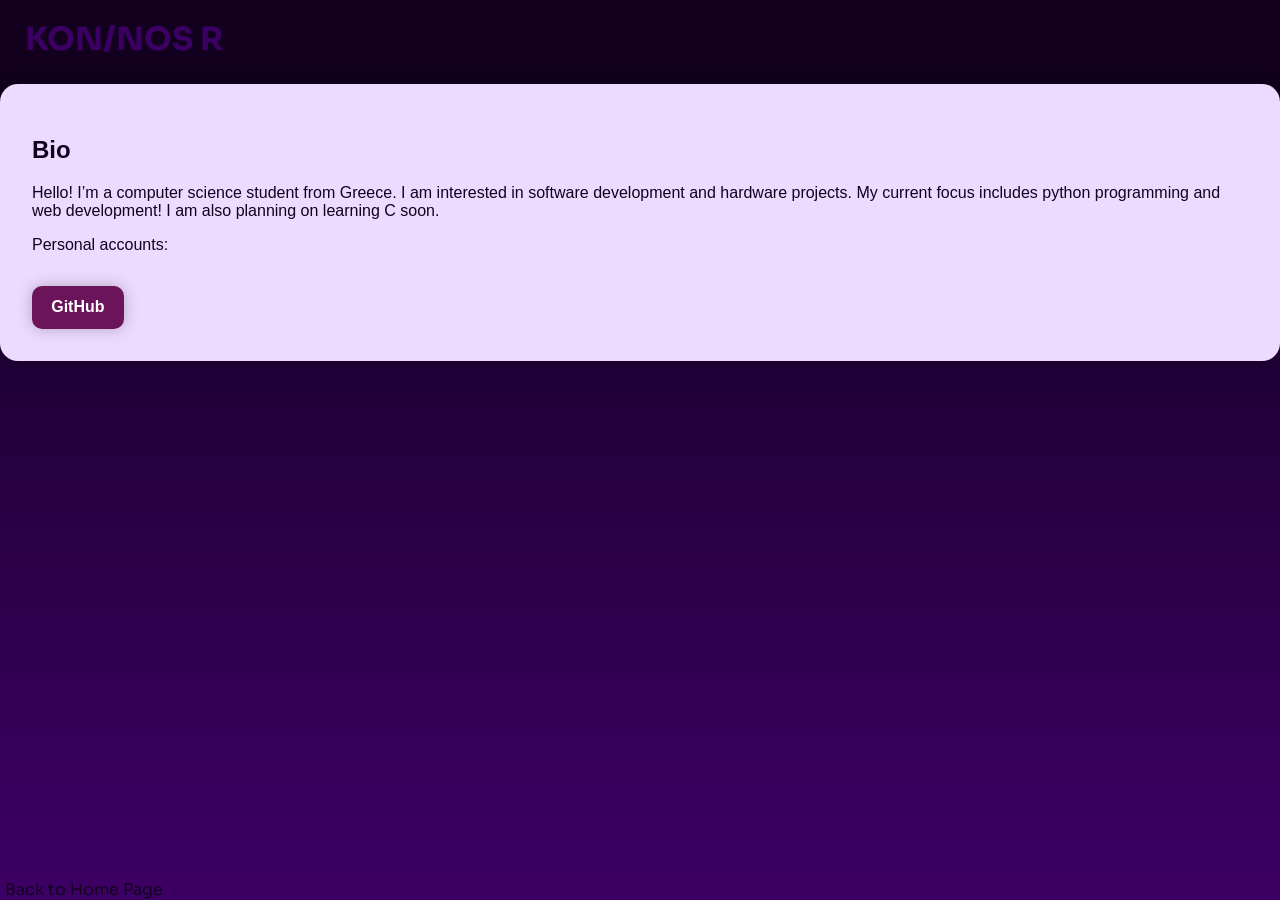
==== computer-science.html @ dd303195 "basic cs page" ====
<!DOCTYPE html>

<html lang="en">
    <head>
        <meta charset="UTF-8">
        <meta name="viewport" content="width=device-width, initial-scale=1.0" />
        <link rel="stylesheet" href="style.css">

        <link rel="preconnect" href="https://fonts.googleapis.com">
        <link rel="preconnect" href="https://fonts.gstatic.com" crossorigin>
        <link href="https://fonts.googleapis.com/css2?family=Sora:wght@600;700;800&display=swap" rel="stylesheet">

        <title>KON/NOS R | Computer Science</title>
    </head>

    <body>
        <header>
            <a href="index.html" class="subpages_title">
                <h1 class="subpages_title">KON/NOS R</h1>
            </a>
        </header>

        <div class="content">
            <div class="cs_card">
                <h2>Bio</h2>
                <p>
                    Hello! I’m a computer science student from Greece.
                    I am interested in software development and hardware projects.
                    My current focus includes python programming and web development! I am also planning on learning C soon.
                </p>
                <p>
                    Personal accounts:
                </p>
                <a href="https://github.com/KONNOS-R" target="_blank">GitHub</a>
            </div>
        </div>

        <footer>
            <a href="index.html">Back to Home Page</a>
        </footer>
    </body>
</html>
---- style.css ----
/* MAIN ELEMENTS */
html, body {
    height: 100%;
    margin: 0;
}

body {
    margin: 0;
    font-family: 'Sora', sans-serif;
    display: flex;
    flex-direction: column;
}
 
header {
    background: #12001e;
    padding: 25px;
}

footer {
    background-color: #3c0064;
}

footer a {
    padding-left: 5px;
    color: #12001e;
    text-decoration: none;
}

/* SHARED */
.content {
    flex: 1;
    background: linear-gradient(180deg, #12001e 0%, #3c0064 100%);
    display: flex;
    flex-direction: column;
    align-items: center;
}

/* TITLES */
.home_title, .subpages_title {
    color: #3c0064;
    font-family: 'Sora', sans-serif;
    font-weight: 700;
    margin: 0;
}

.home_title {
    font-size: 12vw;
    line-height: 0.9;
    text-align: center;
    text-shadow: 0 0 5px #000000;
}

.subpages_title {
    text-decoration: none;
    line-height: 0.9;
}

.subpages_title:hover {
    color: transparent;
    background: linear-gradient(90deg, #eddbff 0%, #eddbff 50%, #3c0064 50%, #3c0064 100%);
    background-size: 200% 100%;
    background-position: 100% 0;
    background-clip: text;
    -webkit-background-clip: text;
    animation: colorFill 1s ease forwards;
}

/* HOME */
.outer-container {
    width: 95%;
    margin-top: 10px;
    border-radius: 18px;
    overflow: hidden;
    box-shadow: 0 0 15px rgba(0,0,0,0.25);

    animation: fadeUp 0.6s ease forwards;
}

.nav {
    position: relative;
    overflow: hidden;
    display: flex;
}

.nav_card {
    width: 50%;
    padding: 1.2rem;
    border: none;
    cursor: pointer;

    background: white;
    font-weight: 600;
    font-size: 1rem;

    transition: 0.25s ease;
}

.nav_card:not(.active):hover {
    filter: brightness(0.92);
}

.hero {
    display: flex;
    align-items: center;
    gap: 2rem;
    padding: 2rem;
    text-align: left;

    transition: opacity 0.2s ease, color 0.25s ease;
    opacity: 1;
}

.hero.fade-out {
    opacity: 0;
}

.hero-image {
    width: 42%;
    min-width: 220px;
    aspect-ratio: 4 / 3;
    object-fit: cover;
    border-radius: 14px;
    box-shadow: 0 0 15px rgba(0,0,0,0.2);
}

.hero-text {
    font-family: 'Gill Sans', 'Gill Sans MT', Calibri, 'Trebuchet MS', sans-serif;
    flex: 1;
}

.hero-text h2 {
    margin-top: 0;
}

.hero-link {
    display: inline-block;
    margin-top: 1rem;
    padding: 0.8rem 1.2rem;
    border-radius: 10px;
    text-decoration: none;
    font-weight: 600;
    box-shadow: 0 0 15px rgba(0,0,0,0.25);
    transition: 0.2s ease;
}

.hero-link:hover {
    filter: brightness(0.92);
}

@media (max-width: 800px) {
    .hero {
        flex-direction: column;
        text-align: center;
    }

    .hero-image {
        width: 100%;
    }
}

/* SUBPAGES */
.cs_card {
    font-family: 'Gill Sans', 'Gill Sans MT', Calibri, 'Trebuchet MS', sans-serif;
    margin-top: 5px;
    min-width: 900px;
    width: 95%;
    padding: 2rem;
    background: #eddbff;
    color: #12001e;
    border-radius: 18px;
    box-shadow: 0 0 15px rgba(0, 0, 0, 0.25);

    animation: fadeUp 0.6s ease forwards;
}

.cs_card a {
    color: #fff;
    background-color: #6b145a;
}

.ph_card {
    font-family: 'Gill Sans', 'Gill Sans MT', Calibri, 'Trebuchet MS', sans-serif;
    margin-top: 5px;
    min-width: 900px;
    width: 95%;
    padding: 2rem;
    background: #dbedff;
    color: #12001e;
    border-radius: 18px;
    box-shadow: 0 0 15px rgba(0, 0, 0, 0.25);

    animation: fadeUp 0.6s ease forwards;
}

.ph_card a {
    color: #000;
    background-color: #76bfff;
}

.ph_card a, .cs_card a {
    display: inline-block;
    margin-top: 1rem;
    padding: 0.8rem 1.2rem;
    border-radius: 10px;
    text-decoration: none;
    font-weight: 600;
    box-shadow: 0 0 15px rgba(0,0,0,0.25);
    transition: 0.2s ease;
}

.ph_card a:hover, .cs_card a:hover {
    filter: brightness(0.92);
}

/* ANIMATIONS */
@keyframes fadeUp {
    from {
        opacity: 0;
        transform: translateY(20px);
    }
    to {
        opacity: 1;
        transform: translateY(0);
    }
}

@keyframes colorFill {
    0% {
        background-position: 100% 0;
    }
    100% {
        background-position: 0 0;
    }
}





.test{
    color: #76bfff;
    color: #dbedff;
    color: #6b145a;
    color: #eddbff;
}
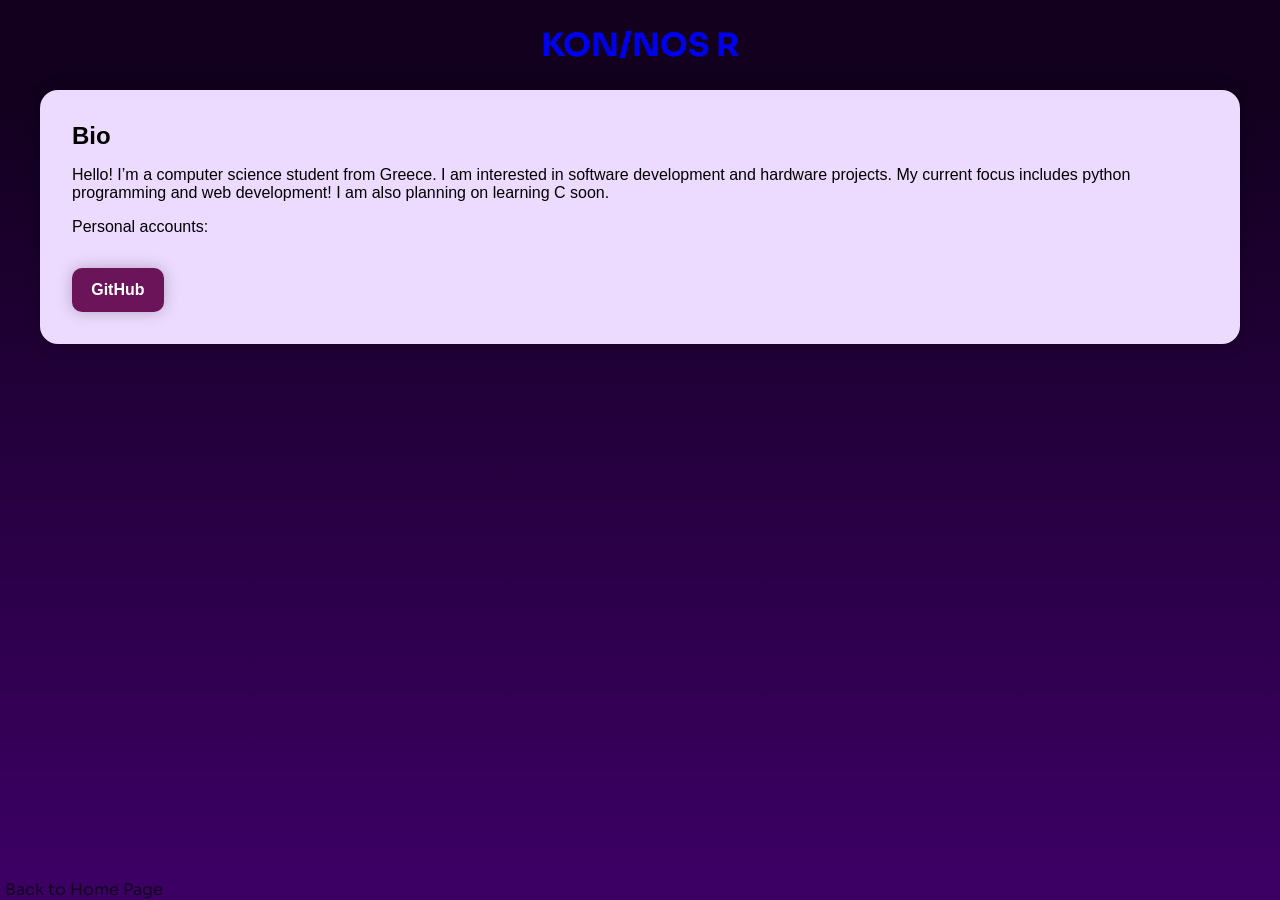
==== commit b605e77c: "Improved subpages and css. Added grid for the gallery section and test images." ====
--- a/computer-science.html
+++ b/computer-science.html
@@ -15,9 +15,9 @@
 
     <body>
         <header>
-            <a href="index.html" class="subpages_title">
-                <h1 class="subpages_title">KON/NOS R</h1>
-            </a>
+            <h1 class="subpages_title">
+                <a href="index.html">KON/NOS R</a>
+            </h1>
         </header>
 
         <div class="content">
--- a/style.css
+++ b/style.css
@@ -51,18 +51,22 @@
 }
 
 .subpages_title {
+    text-align: center;
+}
+
+.subpages_title a {
     text-decoration: none;
     line-height: 0.9;
 }
 
-.subpages_title:hover {
+.subpages_title a:hover {
     color: transparent;
     background: linear-gradient(90deg, #eddbff 0%, #eddbff 50%, #3c0064 50%, #3c0064 100%);
     background-size: 200% 100%;
     background-position: 100% 0;
     background-clip: text;
     -webkit-background-clip: text;
-    animation: colorFill 1s ease forwards;
+    animation: colorFill 0.8s ease forwards;
 }
 
 /* HOME */
@@ -159,42 +163,37 @@
 }
 
 /* SUBPAGES */
-.cs_card {
+.cs_card, .ph_card {
+    box-sizing: border-box;
     font-family: 'Gill Sans', 'Gill Sans MT', Calibri, 'Trebuchet MS', sans-serif;
-    margin-top: 5px;
-    min-width: 900px;
-    width: 95%;
+    margin: 8px;
+    width: calc(95% - 16px);
+    max-width: 1200px;
     padding: 2rem;
-    background: #eddbff;
-    color: #12001e;
+
+    color: #000;
     border-radius: 18px;
     box-shadow: 0 0 15px rgba(0, 0, 0, 0.25);
 
     animation: fadeUp 0.6s ease forwards;
 }
 
-.cs_card a {
-    color: #fff;
-    background-color: #6b145a;
+.cs_card h2, .ph_card h2 {
+    margin-top: 0;
+    margin-bottom: 0.7rem;
+}
+
+.cs_card, .ph_card {
+        margin-top: 0;
+    margin-bottom: 0.7rem;
+}
+
+.cs_card {
+    background: #eddbff;
 }
 
 .ph_card {
-    font-family: 'Gill Sans', 'Gill Sans MT', Calibri, 'Trebuchet MS', sans-serif;
-    margin-top: 5px;
-    min-width: 900px;
-    width: 95%;
-    padding: 2rem;
     background: #dbedff;
-    color: #12001e;
-    border-radius: 18px;
-    box-shadow: 0 0 15px rgba(0, 0, 0, 0.25);
-
-    animation: fadeUp 0.6s ease forwards;
-}
-
-.ph_card a {
-    color: #000;
-    background-color: #76bfff;
 }
 
 .ph_card a, .cs_card a {
@@ -212,6 +211,41 @@
     filter: brightness(0.92);
 }
 
+.cs_card a {
+    color: #fff;
+    background-color: #6b145a;
+}
+
+.ph_card a {
+    color: #000;
+    background-color: #76bfff;
+}
+
+.gallery-grid {
+    width: 95%;
+    margin: 0 auto;
+    display: grid;
+    grid-template-columns: repeat(auto-fit, minmax(240px, 1fr));
+    grid-auto-rows: 4px;
+    grid-auto-flow: dense;
+    gap: 12px;
+}
+
+.gallery-item {
+    width: 100%;
+    display: block;
+    object-fit: cover;
+    border-radius: 14px;
+    box-shadow: 0 0 12px rgba(0, 0, 0, 0.16);
+
+    transition: transform 0.2s ease, filter 0.2s ease;
+}
+
+.gallery-item:hover {
+    transform: translateY(-2px);
+    filter: brightness(0.97);
+}
+
 /* ANIMATIONS */
 @keyframes fadeUp {
     from {
@@ -232,6 +266,7 @@
         background-position: 0 0;
     }
 }
+
 
 
 
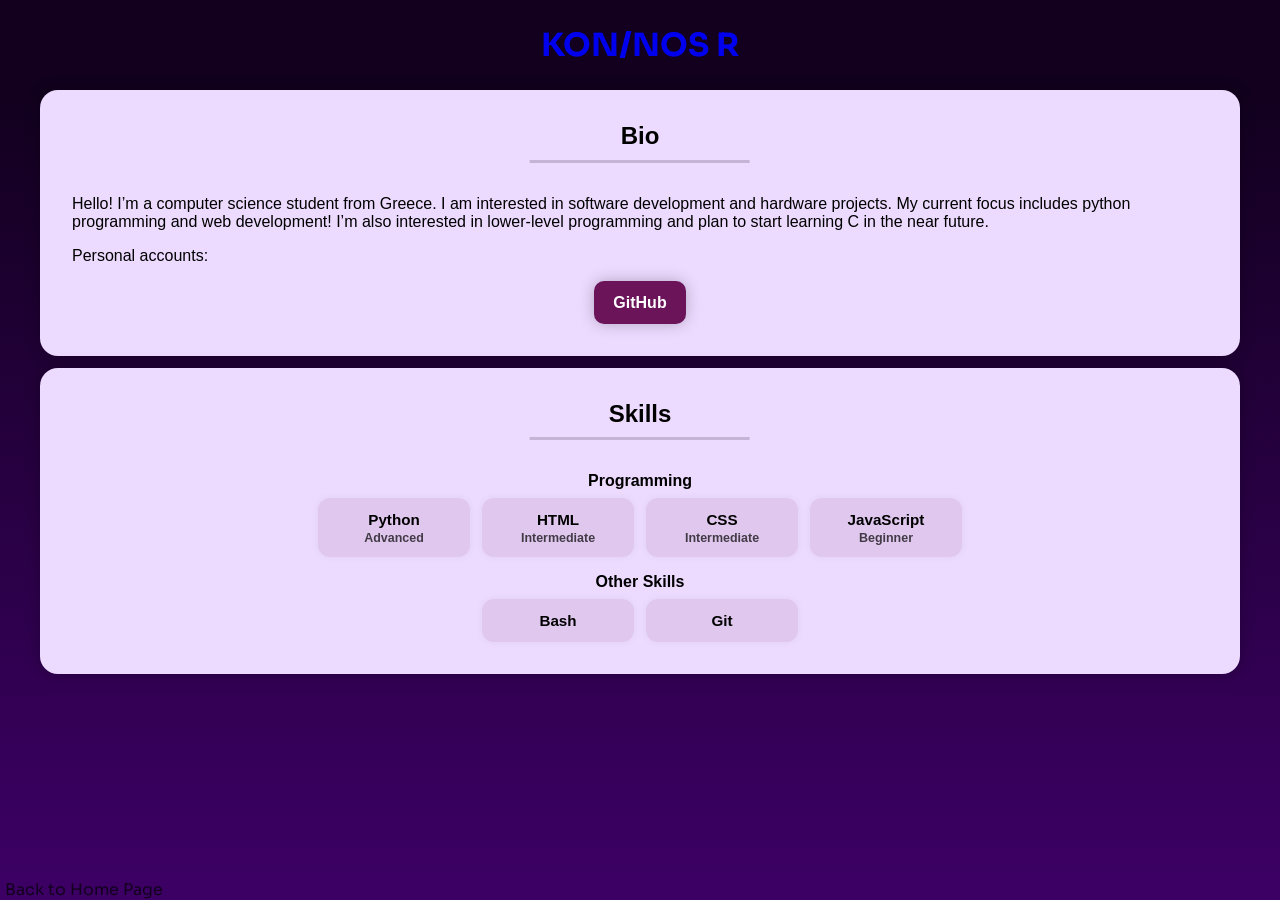
==== commit 660c76c4: "Made a basic cs page with my skills and improved the photography page and css a bit" ====
--- a/computer-science.html
+++ b/computer-science.html
@@ -26,12 +26,50 @@
                 <p>
                     Hello! I’m a computer science student from Greece.
                     I am interested in software development and hardware projects.
-                    My current focus includes python programming and web development! I am also planning on learning C soon.
+                    My current focus includes python programming and web development!
+                    I’m also interested in lower-level programming and plan to start learning C in the near future.
                 </p>
                 <p>
                     Personal accounts:
                 </p>
                 <a href="https://github.com/KONNOS-R" target="_blank">GitHub</a>
+            </div>
+
+            <div class="cs_card">
+                <h2>Skills</h2>
+
+                <h3>Programming</h3>
+                <div class="skill-list">
+                    <span>
+                        <strong>Python</strong>
+                        <small>Advanced</small>
+                    </span>
+                
+                    <span>
+                        <strong>HTML</strong>
+                        <small>Intermediate</small>
+                    </span>
+                
+                    <span>
+                        <strong>CSS</strong>
+                        <small>Intermediate</small>
+                    </span>
+                
+                    <span>
+                        <strong>JavaScript</strong>
+                        <small>Beginner</small>
+                    </span>
+                </div>
+
+                <h3>Other Skills</h3>
+                <div class="skill-list">
+                    <span>
+                        <strong>Bash</strong>
+                    </span>
+                    <span>
+                        <strong>Git</strong>
+                    </span>
+                </div>
             </div>
         </div>
 
--- a/style.css
+++ b/style.css
@@ -26,6 +26,7 @@
     text-decoration: none;
 }
 
+
 /* SHARED */
 .content {
     flex: 1;
@@ -34,6 +35,7 @@
     flex-direction: column;
     align-items: center;
 }
+
 
 /* TITLES */
 .home_title, .subpages_title {
@@ -68,6 +70,7 @@
     -webkit-background-clip: text;
     animation: colorFill 0.8s ease forwards;
 }
+
 
 /* HOME */
 .outer-container {
@@ -162,7 +165,9 @@
     }
 }
 
+
 /* SUBPAGES */
+/* shared */
 .cs_card, .ph_card {
     box-sizing: border-box;
     font-family: 'Gill Sans', 'Gill Sans MT', Calibri, 'Trebuchet MS', sans-serif;
@@ -170,7 +175,6 @@
     width: calc(95% - 16px);
     max-width: 1200px;
     padding: 2rem;
-
     color: #000;
     border-radius: 18px;
     box-shadow: 0 0 15px rgba(0, 0, 0, 0.25);
@@ -179,8 +183,25 @@
 }
 
 .cs_card h2, .ph_card h2 {
+    position: relative;
+    display: inline-block;
+    left: 50%;
+    transform: translateX(-50%);
+    text-align: center;
     margin-top: 0;
-    margin-bottom: 0.7rem;
+    margin-bottom: 1rem;
+    padding-bottom: 0.8rem;
+}
+
+.cs_card h2::after, .ph_card h2::after {
+    content: "";
+    position: absolute;
+    left: 50%;
+    bottom: 0;
+    transform: translateX(-50%);
+    width: 220px;
+    height: 3px;
+    background: rgba(18, 0, 30, 0.18);
 }
 
 .cs_card, .ph_card {
@@ -188,17 +209,10 @@
     margin-bottom: 0.7rem;
 }
 
-.cs_card {
-    background: #eddbff;
-}
-
-.ph_card {
-    background: #dbedff;
-}
-
 .ph_card a, .cs_card a {
-    display: inline-block;
-    margin-top: 1rem;
+    display: block;
+    width: fit-content;
+    margin: 1rem auto 0;
     padding: 0.8rem 1.2rem;
     border-radius: 10px;
     text-decoration: none;
@@ -211,9 +225,63 @@
     filter: brightness(0.92);
 }
 
+
+/* cs */
+.cs_card {
+    background: #eddbff;
+}
+
 .cs_card a {
     color: #fff;
     background-color: #6b145a;
+}
+
+.cs_card h3 {
+    text-align: center;
+    margin-top: 1rem;
+    margin-bottom: 0.5rem;
+    font-size: 1rem;
+    font-weight: 700;
+}
+
+.skill-list {
+    display: flex;
+    flex-wrap: wrap;
+    gap: 0.75rem;
+    justify-content: center;
+}
+
+.skill-list span {
+    min-width: 120px;
+    padding: 0.8rem 1rem;
+    display: flex;
+    flex-direction: column;
+    align-items: center;
+    gap: 0.15rem;
+    border-radius: 12px;
+    background: rgba(107, 20, 90, 0.1);
+    box-shadow: 0 0 8px rgba(0,0,0,0.05);
+}
+
+.skill-list span:hover {
+    transform: translateY(-2px);
+}
+
+.skill-list strong {
+    font-size: 0.95rem;
+    font-weight: 700;
+}
+
+.skill-list span small {
+    font-size: 0.78rem;
+    opacity: 0.7;
+    font-weight: 600;
+}
+
+
+/* ph */
+.ph_card {
+    background: #dbedff;
 }
 
 .ph_card a {
@@ -243,7 +311,6 @@
 
 .gallery-item:hover {
     transform: translateY(-2px);
-    filter: brightness(0.97);
 }
 
 /* ANIMATIONS */
@@ -271,8 +338,11 @@
 
 
 
-
-.test{
+/* OTHER */
+.test_colors{
+    color: #000;
+    color: #fff;
+
     color: #76bfff;
     color: #dbedff;
     color: #6b145a;
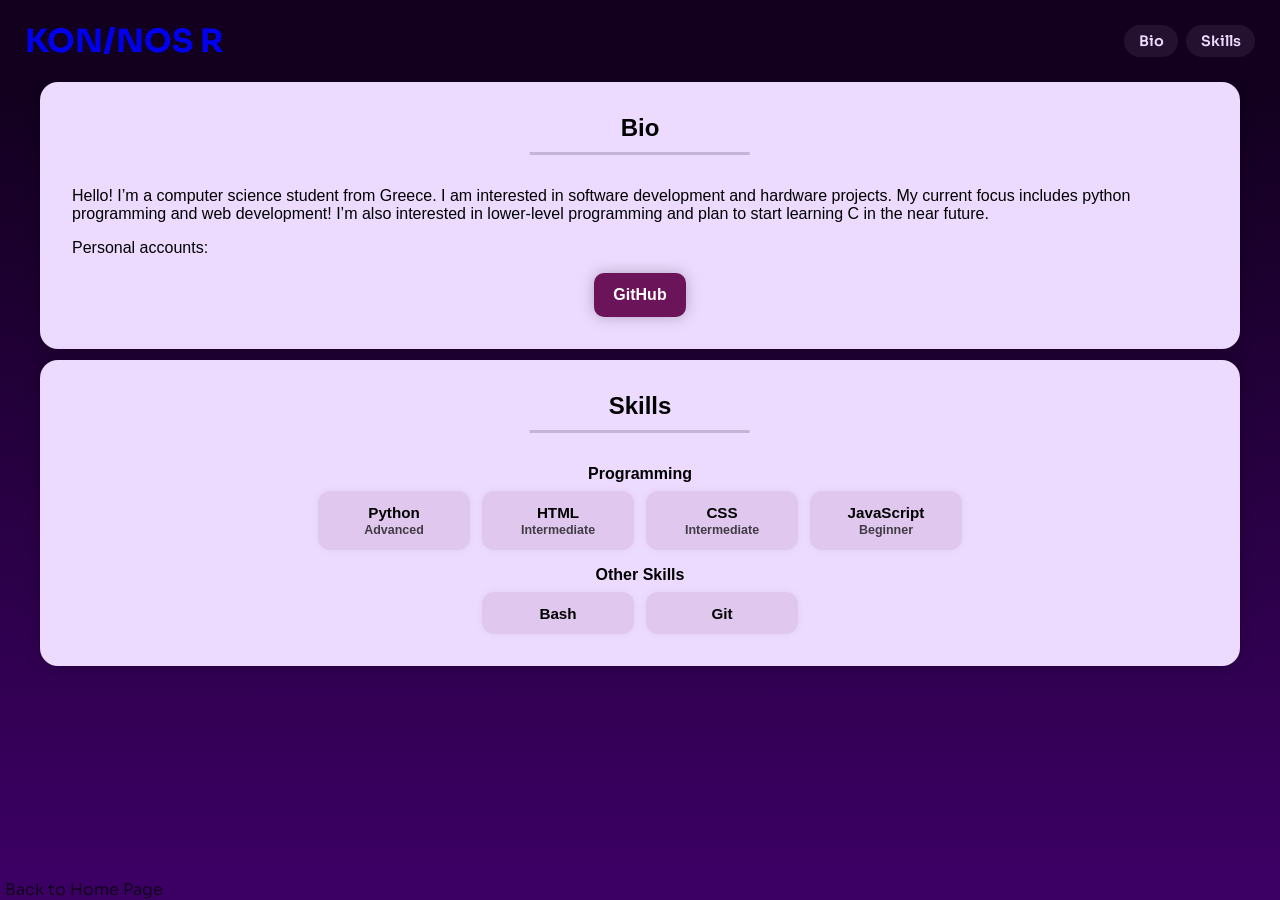
==== commit beafa82c: "Various improvements on the styles of the subpages" ====
--- a/computer-science.html
+++ b/computer-science.html
@@ -14,14 +14,19 @@
     </head>
 
     <body>
-        <header>
-            <h1 class="subpages_title">
+        <header class="subpage-header">
+            <h1 class="subpage-title">
                 <a href="index.html">KON/NOS R</a>
             </h1>
+
+            <nav class="subpage-nav">
+                <a href="#bio">Bio</a>
+                <a href="#skills">Skills</a>
+            </nav>
         </header>
 
         <div class="content">
-            <div class="cs_card">
+            <div class="cs-card" id="bio">
                 <h2>Bio</h2>
                 <p>
                     Hello! I’m a computer science student from Greece.
@@ -35,7 +40,7 @@
                 <a href="https://github.com/KONNOS-R" target="_blank">GitHub</a>
             </div>
 
-            <div class="cs_card">
+            <div class="cs-card" id="skills">
                 <h2>Skills</h2>
 
                 <h3>Programming</h3>
@@ -76,5 +81,18 @@
         <footer>
             <a href="index.html">Back to Home Page</a>
         </footer>
+
+
+        <script>
+        const header = document.querySelector(".subpage-header");
+                
+        window.addEventListener("scroll", () => {
+            if (window.scrollY > 10) {
+                header.classList.add("scrolled");
+            } else {
+                header.classList.remove("scrolled");
+            }
+        });
+        </script>
     </body>
 </html>
--- a/style.css
+++ b/style.css
@@ -37,31 +37,60 @@
 }
 
 
-/* TITLES */
-.home_title, .subpages_title {
+/* TITLES and NAV */
+/* shared */
+.home-title, .subpages-title {
     color: #3c0064;
     font-family: 'Sora', sans-serif;
     font-weight: 700;
     margin: 0;
 }
 
-.home_title {
+
+/* home */
+.home-title {
     font-size: 12vw;
     line-height: 0.9;
     text-align: center;
     text-shadow: 0 0 5px #000000;
 }
 
-.subpages_title {
-    text-align: center;
-}
-
-.subpages_title a {
+
+/* subpages */
+.subpage-header {
+    position: sticky;
+    top: 0;
+    z-index: 10;
+    background: #12001e;
+    padding: 25px;
+    display: flex;
+    align-items: center;
+    justify-content: space-between;
+    gap: 1rem;
+}
+
+.subpage-header {
+    transition: background 0.25s ease, box-shadow 0.25s ease;
+}
+
+.subpage-header.scrolled {
+    padding: 18px 25px;
+    background: rgba(18, 0, 30, 0.85);
+    backdrop-filter: blur(8px);
+    box-shadow: 0 4px 20px rgba(0, 0, 0, 0.25);
+}
+
+.subpage-title {
+    margin: 0;
+    line-height: 0.9;
+}
+
+.subpage-title a {
     text-decoration: none;
     line-height: 0.9;
 }
 
-.subpages_title a:hover {
+.subpage-title a:hover {
     color: transparent;
     background: linear-gradient(90deg, #eddbff 0%, #eddbff 50%, #3c0064 50%, #3c0064 100%);
     background-size: 200% 100%;
@@ -71,6 +100,29 @@
     animation: colorFill 0.8s ease forwards;
 }
 
+.subpage-nav {
+    display: flex;
+    flex-wrap: wrap;
+    gap: 0.5rem;
+}
+
+.subpage-nav a {
+    padding: 0.45rem 0.9rem;
+    border-radius: 999px;
+
+    text-decoration: none;
+    font-size: 0.9rem;
+    font-weight: 600;
+
+    color: #eddbff;
+    background: rgba(237, 219, 255, 0.08);
+
+    transition: 0.2s ease;
+}
+
+.subpage-nav a:hover {
+    background: rgba(237, 219, 255, 0.18);
+}
 
 /* HOME */
 .outer-container {
@@ -89,7 +141,7 @@
     display: flex;
 }
 
-.nav_card {
+.nav-card {
     width: 50%;
     padding: 1.2rem;
     border: none;
@@ -102,7 +154,7 @@
     transition: 0.25s ease;
 }
 
-.nav_card:not(.active):hover {
+.nav-card:not(.active):hover {
     filter: brightness(0.92);
 }
 
@@ -168,7 +220,8 @@
 
 /* SUBPAGES */
 /* shared */
-.cs_card, .ph_card {
+.cs-card, .ph-card {
+    scroll-margin-top: 76px;
     box-sizing: border-box;
     font-family: 'Gill Sans', 'Gill Sans MT', Calibri, 'Trebuchet MS', sans-serif;
     margin: 8px;
@@ -182,7 +235,7 @@
     animation: fadeUp 0.6s ease forwards;
 }
 
-.cs_card h2, .ph_card h2 {
+.cs-card h2, .ph-card h2 {
     position: relative;
     display: inline-block;
     left: 50%;
@@ -193,7 +246,7 @@
     padding-bottom: 0.8rem;
 }
 
-.cs_card h2::after, .ph_card h2::after {
+.cs-card h2::after, .ph-card h2::after {
     content: "";
     position: absolute;
     left: 50%;
@@ -204,12 +257,12 @@
     background: rgba(18, 0, 30, 0.18);
 }
 
-.cs_card, .ph_card {
+.cs-card, .ph-card {
         margin-top: 0;
     margin-bottom: 0.7rem;
 }
 
-.ph_card a, .cs_card a {
+.ph-card a, .cs-card a {
     display: block;
     width: fit-content;
     margin: 1rem auto 0;
@@ -221,22 +274,22 @@
     transition: 0.2s ease;
 }
 
-.ph_card a:hover, .cs_card a:hover {
+.ph-card a:hover, .cs-card a:hover {
     filter: brightness(0.92);
 }
 
 
 /* cs */
-.cs_card {
+.cs-card {
     background: #eddbff;
 }
 
-.cs_card a {
+.cs-card a {
     color: #fff;
     background-color: #6b145a;
 }
 
-.cs_card h3 {
+.cs-card h3 {
     text-align: center;
     margin-top: 1rem;
     margin-bottom: 0.5rem;
@@ -280,11 +333,11 @@
 
 
 /* ph */
-.ph_card {
+.ph-card {
     background: #dbedff;
 }
 
-.ph_card a {
+.ph-card a {
     color: #000;
     background-color: #76bfff;
 }
@@ -339,7 +392,7 @@
 
 
 /* OTHER */
-.test_colors{
+.test-colors{
     color: #000;
     color: #fff;
 
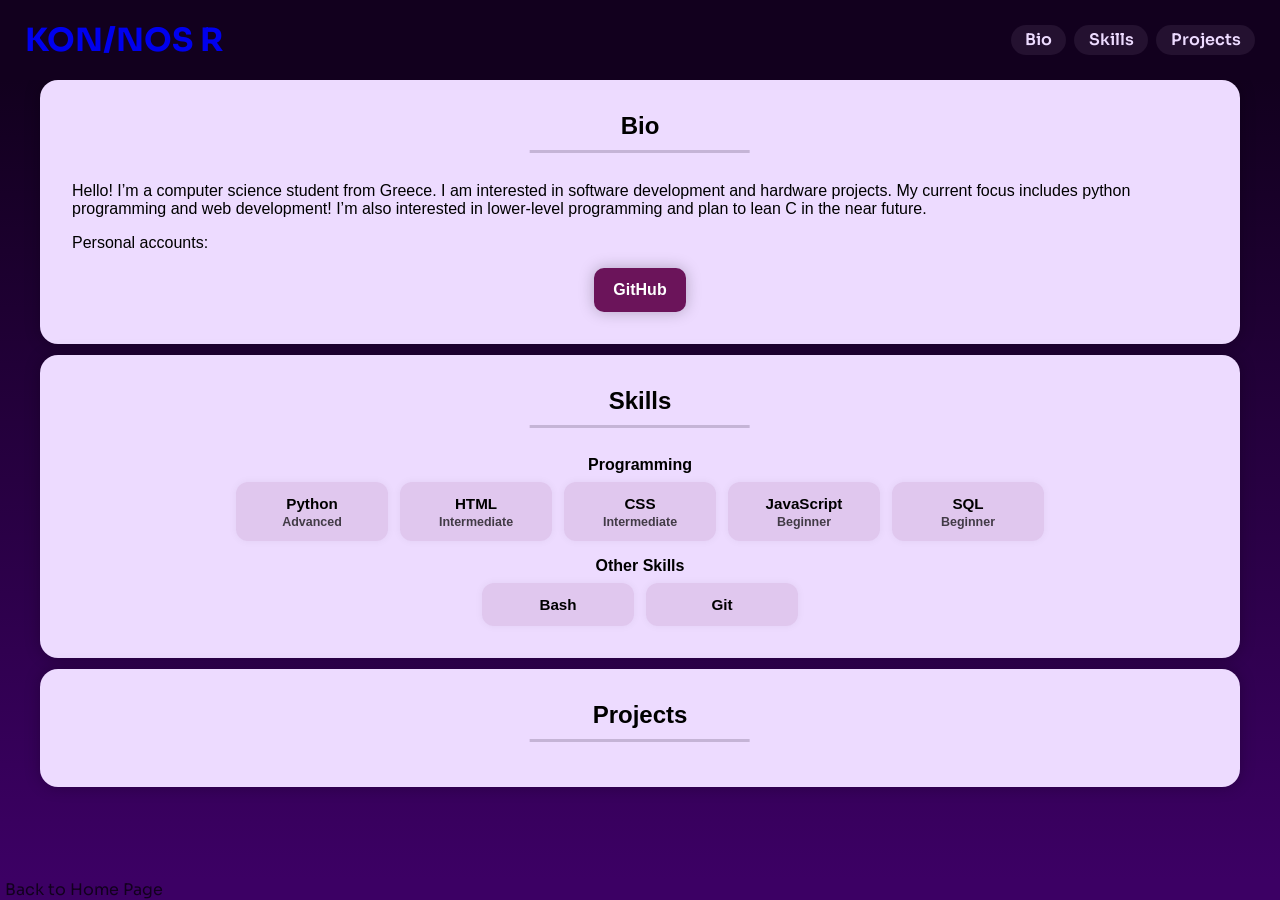
==== commit 3b315629: "Made the header stick to the top with a nice glass effect when scrolling and added navigation bar to" ====
--- a/computer-science.html
+++ b/computer-science.html
@@ -20,8 +20,9 @@
             </h1>
 
             <nav class="subpage-nav">
-                <a href="#bio">Bio</a>
-                <a href="#skills">Skills</a>
+                <a href="#bio" class="subpage-nav-item">Bio</a>
+                <a href="#skills" class="subpage-nav-item">Skills</a>
+                <a href="#projects" class="subpage-nav-item">Projects</a>
             </nav>
         </header>
 
@@ -32,7 +33,7 @@
                     Hello! I’m a computer science student from Greece.
                     I am interested in software development and hardware projects.
                     My current focus includes python programming and web development!
-                    I’m also interested in lower-level programming and plan to start learning C in the near future.
+                    I’m also interested in lower-level programming and plan to lean C in the near future.
                 </p>
                 <p>
                     Personal accounts:
@@ -64,6 +65,10 @@
                         <strong>JavaScript</strong>
                         <small>Beginner</small>
                     </span>
+                    <span>
+                        <strong>SQL</strong>
+                        <small>Beginner</small>
+                    </span>
                 </div>
 
                 <h3>Other Skills</h3>
@@ -76,6 +81,10 @@
                     </span>
                 </div>
             </div>
+
+            <div class="cs-card" id="projects">
+                <h2>Projects</h2>
+            </div>
         </div>
 
         <footer>
@@ -85,12 +94,22 @@
 
         <script>
         const header = document.querySelector(".subpage-header");
+        const navItems = document.querySelectorAll(".subpage-nav-item");
                 
         window.addEventListener("scroll", () => {
             if (window.scrollY > 10) {
                 header.classList.add("scrolled");
+            
+                navItems.forEach(item => {
+                    item.classList.add("scrolled");
+                });
+            
             } else {
                 header.classList.remove("scrolled");
+            
+                navItems.forEach(item => {
+                    item.classList.remove("scrolled");
+                });
             }
         });
         </script>
--- a/style.css
+++ b/style.css
@@ -67,17 +67,17 @@
     align-items: center;
     justify-content: space-between;
     gap: 1rem;
-}
-
-.subpage-header {
-    transition: background 0.25s ease, box-shadow 0.25s ease;
+
+    transition: 0.25s ease;
 }
 
 .subpage-header.scrolled {
     padding: 18px 25px;
     background: rgba(18, 0, 30, 0.85);
     backdrop-filter: blur(8px);
+    -webkit-backdrop-filter: blur(8px);
     box-shadow: 0 4px 20px rgba(0, 0, 0, 0.25);
+    border-bottom: 1px solid rgba(237, 219, 255, 0.12);
 }
 
 .subpage-title {
@@ -106,21 +106,29 @@
     gap: 0.5rem;
 }
 
-.subpage-nav a {
+.subpage-nav-item {
+    font-size: 1rem;
+    font-weight: 600;
+    text-decoration: none;
+    display: inline-flex;
+    align-items: center;
+    justify-content: center;
     padding: 0.45rem 0.9rem;
     border-radius: 999px;
-
-    text-decoration: none;
-    font-size: 0.9rem;
-    font-weight: 600;
-
     color: #eddbff;
     background: rgba(237, 219, 255, 0.08);
-
-    transition: 0.2s ease;
-}
-
-.subpage-nav a:hover {
+    line-height: 1;
+    cursor: pointer;
+
+    transition: 0.25s ease;
+}
+
+.subpage-nav-item.scrolled {
+    border: 1px solid rgba(237, 219, 255, 0.10);
+}
+
+.subpage-nav-item:hover {
+    border-radius: 999px;
     background: rgba(237, 219, 255, 0.18);
 }
 
@@ -146,7 +154,6 @@
     padding: 1.2rem;
     border: none;
     cursor: pointer;
-
     background: white;
     font-weight: 600;
     font-size: 1rem;
@@ -242,7 +249,7 @@
     transform: translateX(-50%);
     text-align: center;
     margin-top: 0;
-    margin-bottom: 1rem;
+    margin-bottom: 0.8rem;
     padding-bottom: 0.8rem;
 }
 
@@ -278,18 +285,7 @@
     filter: brightness(0.92);
 }
 
-
-/* cs */
-.cs-card {
-    background: #eddbff;
-}
-
-.cs-card a {
-    color: #fff;
-    background-color: #6b145a;
-}
-
-.cs-card h3 {
+.cs-card h3, .ph-card h3 {
     text-align: center;
     margin-top: 1rem;
     margin-bottom: 0.5rem;
@@ -297,14 +293,14 @@
     font-weight: 700;
 }
 
-.skill-list {
+.skill-list, .gear-list {
     display: flex;
     flex-wrap: wrap;
     gap: 0.75rem;
     justify-content: center;
 }
 
-.skill-list span {
+.skill-list span, .gear-list span {
     min-width: 120px;
     padding: 0.8rem 1rem;
     display: flex;
@@ -316,22 +312,33 @@
     box-shadow: 0 0 8px rgba(0,0,0,0.05);
 }
 
-.skill-list span:hover {
+.skill-list span:hover, .gear-list span:hover {
     transform: translateY(-2px);
 }
 
-.skill-list strong {
+.skill-list strong, .gear-list strong {
     font-size: 0.95rem;
     font-weight: 700;
 }
 
-.skill-list span small {
+.skill-list small, .gear-list small {
     font-size: 0.78rem;
     opacity: 0.7;
     font-weight: 600;
 }
 
 
+/* cs */
+.cs-card {
+    background: #eddbff;
+}
+
+.cs-card a {
+    color: #fff;
+    background-color: #6b145a;
+}
+
+
 /* ph */
 .ph-card {
     background: #dbedff;
@@ -340,6 +347,27 @@
 .ph-card a {
     color: #000;
     background-color: #76bfff;
+}
+
+.featured-grid {
+    display: grid;
+    grid-template-columns: repeat(3, 1fr);
+    gap: 1rem;
+}
+
+.featured-item {
+    width: 100%;
+    display: block;
+    object-fit: cover;
+    border-radius: 14px;
+    box-shadow: 0 0 12px rgba(0, 0, 0, 0.16);
+
+    transition: transform 0.2s ease, filter 0.2s ease;
+}
+
+.featured-item:hover {
+    z-index: 9;
+    transform: scale(1.15);
 }
 
 .gallery-grid {
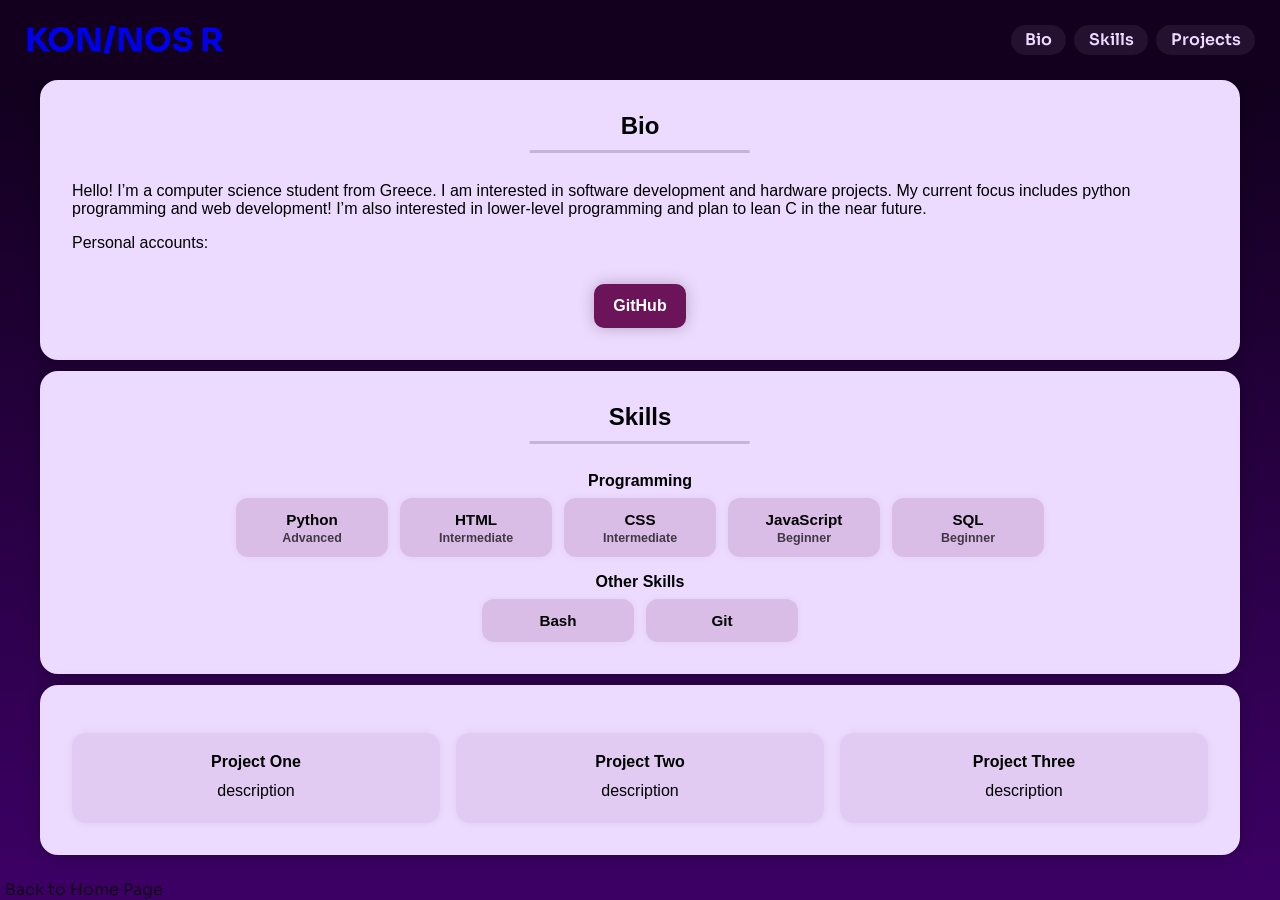
==== commit 1fb0b041: "Removed featured section from photography subpage and added project placeholders for the cs subpage." ====
--- a/computer-science.html
+++ b/computer-science.html
@@ -38,7 +38,9 @@
                 <p>
                     Personal accounts:
                 </p>
-                <a href="https://github.com/KONNOS-R" target="_blank">GitHub</a>
+                <div class="links-list">
+                    <a href="https://github.com/KONNOS-R" target="_blank">GitHub</a>
+                </div>
             </div>
 
             <div class="cs-card" id="skills">
@@ -83,7 +85,22 @@
             </div>
 
             <div class="cs-card" id="projects">
-                <h2>Projects</h2>
+                <div class="projects-grid">
+                    <div class="project-card">
+                        <h3>Project One</h3>
+                        <p>description</p>
+                    </div>
+                
+                    <div class="project-card">
+                        <h3>Project Two</h3>
+                        <p>description</p>
+                    </div>
+                
+                    <div class="project-card">
+                        <h3>Project Three</h3>
+                        <p>description</p>
+                    </div>
+                </div>
             </div>
         </div>
 
--- a/style.css
+++ b/style.css
@@ -269,10 +269,17 @@
     margin-bottom: 0.7rem;
 }
 
+.links-list {
+    display: flex;
+    justify-content: center;
+    gap: 0.75rem;
+    flex-wrap: wrap;
+}
+
 .ph-card a, .cs-card a {
-    display: block;
+    display: inline-block;
     width: fit-content;
-    margin: 1rem auto 0;
+    margin-top: 1rem;
     padding: 0.8rem 1.2rem;
     border-radius: 10px;
     text-decoration: none;
@@ -308,7 +315,6 @@
     align-items: center;
     gap: 0.15rem;
     border-radius: 12px;
-    background: rgba(107, 20, 90, 0.1);
     box-shadow: 0 0 8px rgba(0,0,0,0.05);
 }
 
@@ -338,6 +344,54 @@
     background-color: #6b145a;
 }
 
+.skill-list span {
+    background-color: #6b145a25;
+}
+
+.projects-grid {
+    display: grid;
+    grid-template-columns: repeat(3, 1fr);
+    gap: 1rem;
+    margin-top: 1rem;
+}
+
+.project-card {
+    padding: 1.25rem;
+    border-radius: 14px;
+    background: rgba(107, 20, 90, 0.08);
+    box-shadow: 0 0 10px rgba(0, 0, 0, 0.06);
+
+    transition: transform 0.2s ease, box-shadow 0.2s ease;
+}
+
+.project-card:hover {
+    transform: scale(1.02);
+    box-shadow: 0 8px 18px rgba(0, 0, 0, 0.12);
+}
+
+.project-card h3 {
+    margin-top: 0;
+    margin-bottom: 0.5rem;
+}
+
+.project-card p {
+    text-align: center;
+    margin: 0;
+    line-height: 1.5;
+}
+
+@media (max-width: 900px) {
+    .projects-grid {
+        grid-template-columns: repeat(2, 1fr);
+    }
+}
+
+@media (max-width: 600px) {
+    .projects-grid {
+        grid-template-columns: 1fr;
+    }
+}
+
 
 /* ph */
 .ph-card {
@@ -349,25 +403,8 @@
     background-color: #76bfff;
 }
 
-.featured-grid {
-    display: grid;
-    grid-template-columns: repeat(3, 1fr);
-    gap: 1rem;
-}
-
-.featured-item {
-    width: 100%;
-    display: block;
-    object-fit: cover;
-    border-radius: 14px;
-    box-shadow: 0 0 12px rgba(0, 0, 0, 0.16);
-
-    transition: transform 0.2s ease, filter 0.2s ease;
-}
-
-.featured-item:hover {
-    z-index: 9;
-    transform: scale(1.15);
+.gear-list span {
+    background-color: #0088ff2a;
 }
 
 .gallery-grid {
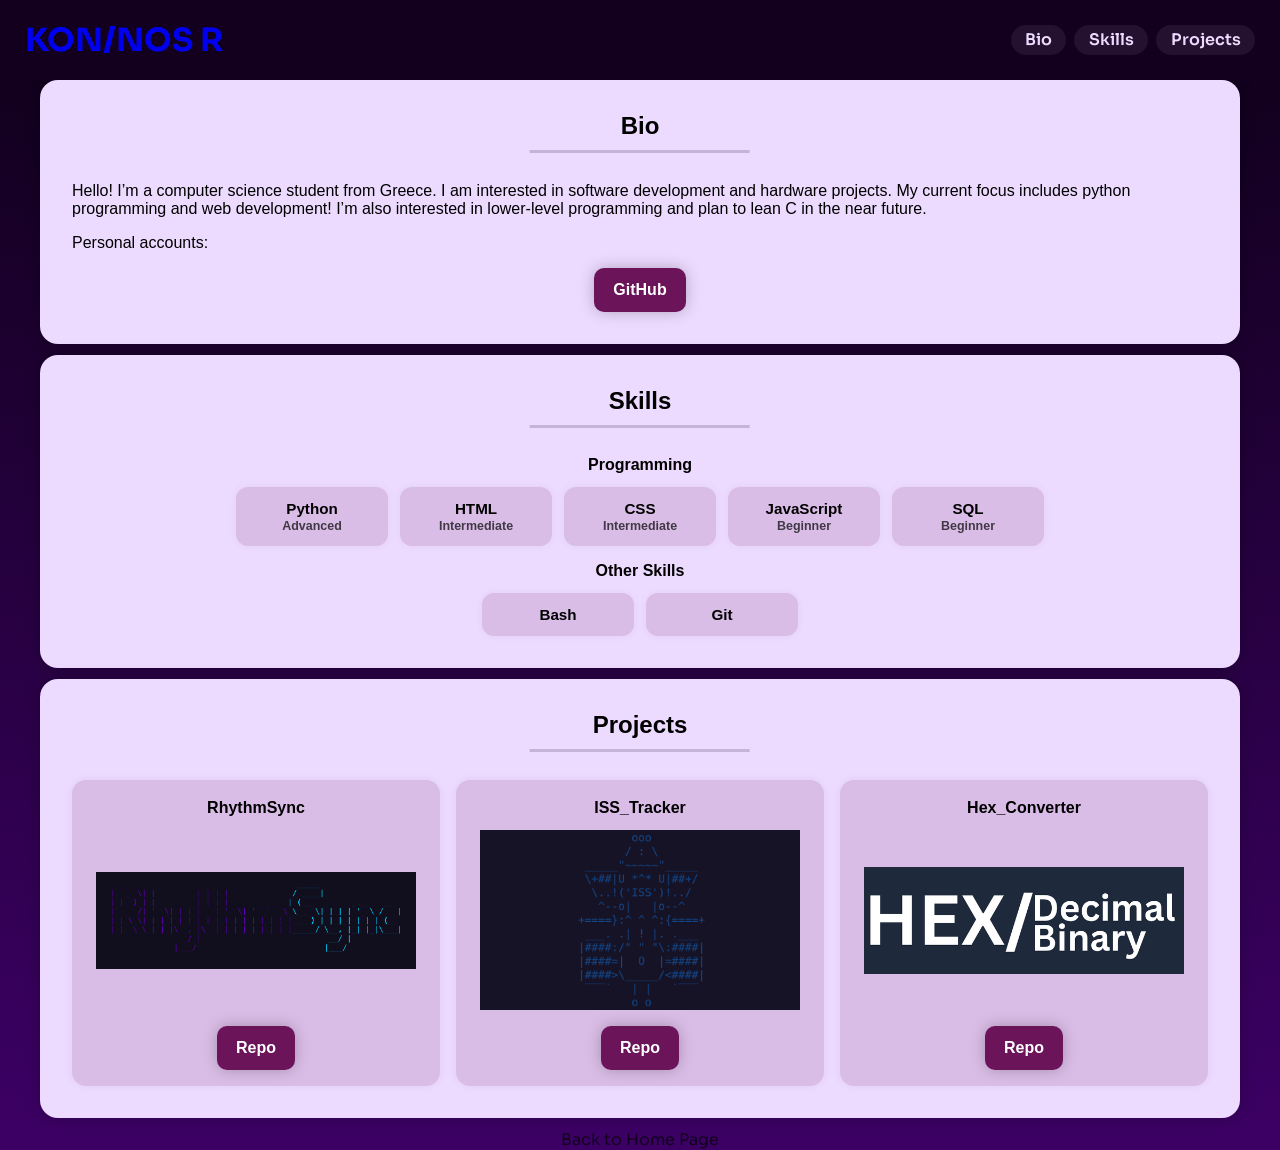
==== commit b03c839d: "Finished cs subpage and improved css!" ====
--- a/computer-science.html
+++ b/computer-science.html
@@ -85,20 +85,25 @@
             </div>
 
             <div class="cs-card" id="projects">
+                <h2>Projects</h2>
+
                 <div class="projects-grid">
                     <div class="project-card">
-                        <h3>Project One</h3>
-                        <p>description</p>
+                        <h3>RhythmSync</h3>
+                        <img src="images/projects/RhythmSync.png" alt="RhythmSync">
+                        <a href="https://github.com/KONNOS-R/RhythmSync" target="_blank">Repo</a>
                     </div>
                 
                     <div class="project-card">
-                        <h3>Project Two</h3>
-                        <p>description</p>
+                        <h3>ISS_Tracker</h3>
+                        <img src="images/projects/ISS_Tracker.png" alt="ISS_Tracker">
+                        <a href="https://github.com/KONNOS-R/ISS_Tracker" target="_blank">Repo</a>
                     </div>
                 
                     <div class="project-card">
-                        <h3>Project Three</h3>
-                        <p>description</p>
+                        <h3>Hex_Converter</h3>
+                        <img src="images/projects/Hex_Converter.png" alt="Hex_Converter">
+                        <a href="https://github.com/KONNOS-R/Hex_Converter" target="_blank">Repo</a>
                     </div>
                 </div>
             </div>
--- a/style.css
+++ b/style.css
@@ -17,11 +17,11 @@
 }
 
 footer {
+    text-align: center;
     background-color: #3c0064;
 }
 
 footer a {
-    padding-left: 5px;
     color: #12001e;
     text-decoration: none;
 }
@@ -265,7 +265,7 @@
 }
 
 .cs-card, .ph-card {
-        margin-top: 0;
+    margin-top: 0;
     margin-bottom: 0.7rem;
 }
 
@@ -279,7 +279,6 @@
 .ph-card a, .cs-card a {
     display: inline-block;
     width: fit-content;
-    margin-top: 1rem;
     padding: 0.8rem 1.2rem;
     border-radius: 10px;
     text-decoration: none;
@@ -294,8 +293,7 @@
 
 .cs-card h3, .ph-card h3 {
     text-align: center;
-    margin-top: 1rem;
-    margin-bottom: 0.5rem;
+    margin-bottom: 0.8rem;
     font-size: 1rem;
     font-weight: 700;
 }
@@ -355,11 +353,21 @@
     margin-top: 1rem;
 }
 
+.projects-grid {
+    display: grid;
+    grid-template-columns: repeat(3, 1fr);
+    gap: 1rem;
+    align-items: stretch;
+}
+
 .project-card {
-    padding: 1.25rem;
+    padding: 0.2rem 1rem 1rem 1rem;
     border-radius: 14px;
-    background: rgba(107, 20, 90, 0.08);
+    background-color: #6b145a25;
     box-shadow: 0 0 10px rgba(0, 0, 0, 0.06);
+    display: flex;
+    flex-direction: column;
+    align-items: center;
 
     transition: transform 0.2s ease, box-shadow 0.2s ease;
 }
@@ -369,15 +377,18 @@
     box-shadow: 0 8px 18px rgba(0, 0, 0, 0.12);
 }
 
-.project-card h3 {
-    margin-top: 0;
-    margin-bottom: 0.5rem;
-}
-
-.project-card p {
-    text-align: center;
-    margin: 0;
-    line-height: 1.5;
+.project-card img {
+    width: 100%;
+    max-width: 320px;
+    max-height: 180px;
+    object-fit: contain;
+    object-position: center;
+    display: block;
+    margin: auto 0;
+}
+
+.project-card a {
+    margin-top: 1rem;
 }
 
 @media (max-width: 900px) {
